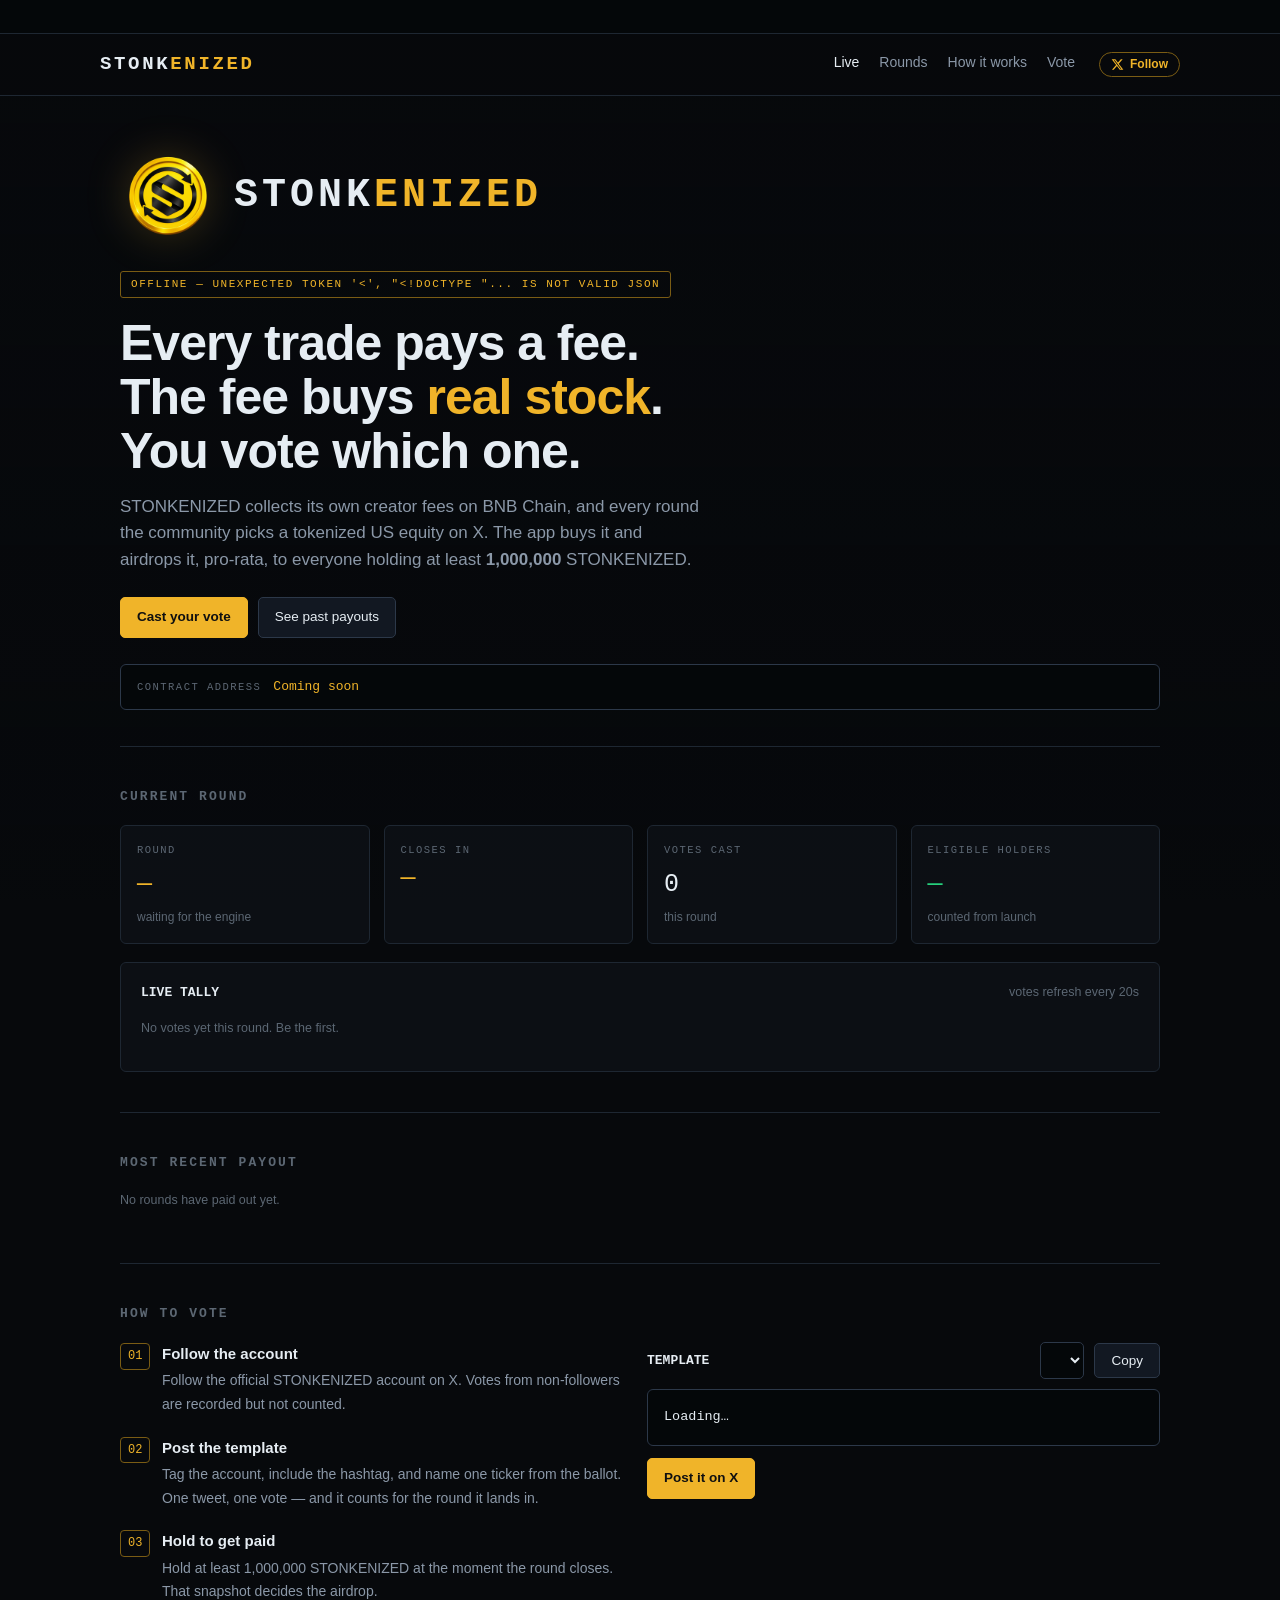
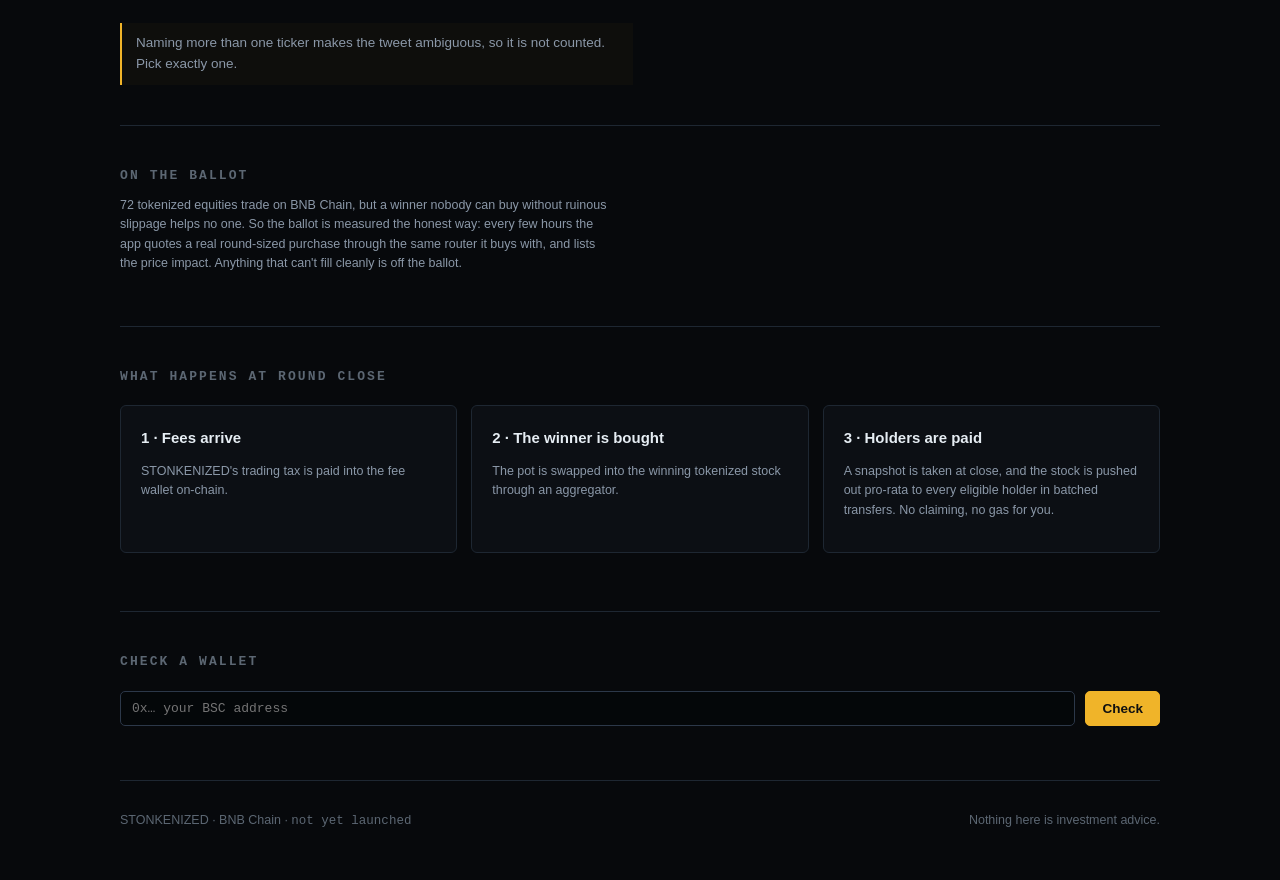
==== index.html @ 8836080b "Initial commit for Stonkenized" ====
<!doctype html>
<html lang="en">
<head>
<meta charset="utf-8">
<meta name="viewport" content="width=device-width, initial-scale=1">
<title>STONKENIZED — creator fees become stock, holders get paid</title>
<meta name="description" content="Creator fees from STONKENIZED buy a tokenized stock the community votes for on X, then it is airdropped to every holder.">
<link rel="canonical" href="https://stonkenized.live/">
<meta property="og:type" content="website">
<meta property="og:site_name" content="STONKENIZED">
<meta property="og:url" content="https://stonkenized.live/">
<meta property="og:title" content="STONKENIZED — creator fees become stock, holders get paid">
<meta property="og:description" content="Creator fees from STONKENIZED buy a tokenized stock the community votes for on X, then it is airdropped to every holder.">
<meta property="og:image" content="https://stonkenized.live/og.png">
<meta property="og:image:width" content="1200">
<meta property="og:image:height" content="630">
<meta name="twitter:card" content="summary_large_image">
<meta name="twitter:title" content="STONKENIZED — creator fees become stock, holders get paid">
<meta name="twitter:description" content="Creator fees from STONKENIZED buy a tokenized stock the community votes for on X, then it is airdropped to every holder.">
<meta name="twitter:image" content="https://stonkenized.live/og.png">
<meta name="theme-color" content="#07090c">
<link rel="icon" type="image/png" href="/favicon.png">
<link rel="stylesheet" href="/css/style.css?v=fcd6c9af25">
</head>
<body>

<div class="ticker"><div class="ticker-track" id="ticker"></div></div>

<header>
  <div class="wrap nav">
    <div class="brand">STONK<em>ENIZED</em></div>
    <nav>
      <a href="/" class="on">Live</a>
      <a href="/rounds">Rounds</a>
      <a href="#how">How it works</a>
      <a href="#vote">Vote</a>
      <a class="xbtn" href="https://x.com/stonkenized" target="_blank" rel="noopener" aria-label="Official STONKENIZED account on X"><svg viewBox="0 0 24 24" width="13" height="13" aria-hidden="true" focusable="false"><path fill="currentColor" d="M18.244 2.25h3.308l-7.227 8.26 8.502 11.24H16.17l-5.214-6.817L4.99 21.75H1.68l7.73-8.835L1.254 2.25H8.08l4.713 6.231zm-1.161 17.52h1.833L7.084 4.126H5.117z"/></svg><span>Follow</span></a>
    </nav>
  </div>
</header>

<div class="wrap">

  <div class="hero">
    <div class="hero-brand">
      <img class="hero-logo" src="/logo.png" alt="" width="96" height="96">
      <span class="hero-wordmark">STONK<em>ENIZED</em></span>
    </div>
    <div class="pill" id="statusPill">Loading…</div>
    <h1>Every trade pays a fee.<br>The fee buys <span class="hl">real stock</span>.<br>You vote which one.</h1>
    <p class="lede" id="lede">
      STONKENIZED collects its own creator fees on BNB Chain, and every round the community
      picks a tokenized US equity on X. The app buys it and airdrops it, pro-rata,
      to everyone holding at least <b id="minHoldText">1,000,000</b> STONKENIZED.
    </p>
    <div class="row">
      <a class="btn primary" href="#vote">Cast your vote</a>
      <a class="btn" href="/rounds">See past payouts</a>
    </div>

    <div class="ca" id="caWrap">
      <span class="ca-label">Contract Address</span>
      <span class="ca-value mono" id="caValue">Coming soon</span>
      <button id="caCopy" hidden>Copy</button>
      <a id="caLink" class="btn" hidden target="_blank" rel="noopener">BscScan</a>
    </div>
  </div>

  <!-- ---------------- live round ---------------- -->
  <section id="live">
    <h2>Current round</h2>
    <div class="notice" id="spendNotice" hidden style="margin-bottom:18px"></div>
    <div class="notice" id="modeNotice" hidden style="margin-bottom:18px"></div>
    <div class="grid c4" style="margin-bottom:18px">
      <div class="stat">
        <div class="k">Round</div>
        <div class="v accent" id="roundNo">—</div>
        <div class="sub" id="roundStatus">waiting for the engine</div>
      </div>
      <div class="stat">
        <div class="k">Closes in</div>
        <div class="v countdown" id="countdown" style="font-size:25px">—</div>
        <div class="sub" id="closesAt"></div>
      </div>
      <div class="stat">
        <div class="k">Votes cast</div>
        <div class="v" id="voteCount">0</div>
        <div class="sub" id="voteSub">this round</div>
      </div>
      <div class="stat">
        <div class="k">Eligible holders</div>
        <div class="v up" id="holderCount">—</div>
        <div class="sub" id="holderSub">counted from launch</div>
      </div>
    </div>

    <div class="panel">
      <div class="row" style="justify-content:space-between;margin-bottom:16px">
        <strong style="font-family:var(--mono);font-size:13px">LIVE TALLY</strong>
        <span class="dim small" id="tallyNote">votes refresh every 20s</span>
      </div>
      <div id="tally"><p class="dim small">No votes yet this round. Be the first.</p></div>
    </div>

    <div class="panel" id="feedWrap" hidden style="margin-top:14px">
      <div class="row" style="justify-content:space-between;margin-bottom:12px">
        <strong style="font-family:var(--mono);font-size:13px">RECENT VOTES</strong>
        <span class="dim small">every tweet the engine saw, counted or not</span>
      </div>
      <div class="table-scroll"><table>
        <tbody id="feed"></tbody>
      </table></div>
    </div>
  </section>

  <!-- ---------------- last payout ---------------- -->
  <section id="last">
    <h2>Most recent payout</h2>
    <div id="lastPaid"><p class="dim small">No rounds have paid out yet.</p></div>
  </section>

  <!-- ---------------- vote ---------------- -->
  <section id="vote">
    <h2>How to vote</h2>
    <div class="grid c2">
      <div>
        <ol class="steps">
          <li><b>Follow the account</b><span id="followLine">Follow the official STONKENIZED account on X. Votes from non-followers are recorded but not counted.</span></li>
          <li><b>Post the template</b><span>Tag the account, include the hashtag, and name one ticker from the ballot. One tweet, one vote — and it counts for the round it lands in.</span></li>
          <li><b>Hold to get paid</b><span>Hold at least <span id="minHoldText2">1,000,000</span> STONKENIZED at the moment the round closes. That snapshot decides the airdrop.</span></li>
        </ol>
        <div class="notice">
          Naming more than one ticker makes the tweet ambiguous, so it is not counted.
          Pick exactly one.
        </div>
      </div>
      <div>
        <div class="row" style="justify-content:space-between;margin-bottom:10px">
          <strong style="font-family:var(--mono);font-size:13px">TEMPLATE</strong>
          <div class="row">
            <select id="tickerPick" aria-label="Pick a ticker"></select>
            <button id="copyBtn">Copy</button>
          </div>
        </div>
        <div class="template" id="template">Loading…</div>
        <div class="row" style="margin-top:12px">
          <a class="btn primary" id="tweetBtn" href="#" target="_blank" rel="noopener">Post it on X</a>
        </div>
      </div>
    </div>
  </section>

  <!-- ---------------- ballot ---------------- -->
  <section id="ballot-sec">
    <h2>On the ballot</h2>
    <p class="muted small" style="margin-top:-8px;max-width:70ch">
      72 tokenized equities trade on BNB Chain, but a winner nobody can buy without ruinous slippage
      helps no one. So the ballot is measured the honest way: every few hours the app quotes a
      real round-sized purchase through the same router it buys with, and lists the price impact.
      Anything that can't fill cleanly is off the ballot.
    </p>
    <div class="ballot" id="ballot"></div>
  </section>

  <!-- ---------------- how ---------------- -->
  <section id="how">
    <h2>What happens at round close</h2>
    <div class="notice" id="closeNotice" hidden style="margin-bottom:18px"></div>
    <div class="grid c3">
      <div class="panel">
        <strong id="step1Head">1 · Fees arrive</strong>
        <p class="muted small" id="step1Body">
          STONKENIZED's trading tax is paid into the fee wallet on-chain.
        </p>
      </div>
      <div class="panel">
        <strong>2 · The winner is bought</strong>
        <p class="muted small" id="step2Body">
          The pot is swapped into the winning tokenized stock through an aggregator.
        </p>
      </div>
      <div class="panel">
        <strong>3 · Holders are paid</strong>
        <p class="muted small">
          A snapshot is taken at close, and the stock is pushed out pro-rata to every eligible
          holder in batched transfers. No claiming, no gas for you.
        </p>
      </div>
    </div>
    <p class="muted small" style="margin-top:18px" id="roundEconomics"></p>
  </section>

  <!-- ---------------- eligibility ---------------- -->
  <section id="check">
    <h2>Check a wallet</h2>
    <div class="row" style="margin-bottom:14px">
      <input type="text" id="addr" placeholder="0x… your BSC address" style="flex:1;min-width:280px">
      <button class="primary" id="checkBtn">Check</button>
    </div>
    <div id="checkOut"></div>
  </section>

  <footer>
    <div class="row" style="justify-content:space-between">
      <span>STONKENIZED · BNB Chain · <span class="mono" id="tokenAddr">not yet launched</span></span>
      <span class="dim">Nothing here is investment advice.</span>
    </div>
  </footer>
</div>

<script src="/js/app.js?v=64ae40cf1a"></script>
</body>
</html>
---- css/style.css ----
/* STONKENIZED - trading-terminal aesthetic: dark ground, tabular numerals,
   ticker green/red, one amber accent for the thing that matters right now. */

:root {
  --bg: #07090c;
  --panel: #0d1117;
  --panel-2: #121822;
  --line: #1e2732;
  --line-bright: #2c3849;
  --text: #e6edf3;
  --muted: #8b98a8;
  --dim: #5c6773;
  --up: #26d07c;
  --down: #f6465d;
  --accent: #f0b429;
  --accent-dim: #7a5c14;
  --mono: ui-monospace, SFMono-Regular, "SF Mono", Menlo, Consolas, monospace;
  --sans: -apple-system, BlinkMacSystemFont, "Segoe UI", Inter, Roboto, sans-serif;
}

* { box-sizing: border-box; }

body {
  margin: 0;
  background: var(--bg);
  color: var(--text);
  font-family: var(--sans);
  font-size: 15px;
  line-height: 1.55;
  -webkit-font-smoothing: antialiased;
}

a { color: var(--accent); text-decoration: none; }
a:hover { text-decoration: underline; }

.wrap { max-width: 1080px; margin: 0 auto; padding: 0 20px; }

/* ---------- ticker bar ---------- */
.ticker {
  border-bottom: 1px solid var(--line);
  background: #05070a;
  overflow: hidden;
  white-space: nowrap;
  font-family: var(--mono);
  font-size: 12px;
  padding: 7px 0;
  color: var(--muted);
}
.ticker-track { display: inline-block; animation: slide 60s linear infinite; }
.ticker-track span { margin-right: 28px; }
.ticker .sym { color: var(--text); }
.ticker .up { color: var(--up); }
@keyframes slide { from { transform: translateX(0); } to { transform: translateX(-50%); } }

/* ---------- header ---------- */
header { border-bottom: 1px solid var(--line); }
.nav {
  display: flex; align-items: center; justify-content: space-between;
  padding: 16px 0; gap: 16px; flex-wrap: wrap;
}
.brand {
  font-family: var(--mono); font-weight: 700; font-size: 19px;
  letter-spacing: 0.14em; color: var(--text);
}
.brand em { color: var(--accent); font-style: normal; }
.nav nav { display: flex; gap: 20px; font-size: 14px; }
.nav nav a { color: var(--muted); }
.nav nav a:hover, .nav nav a.on { color: var(--text); text-decoration: none; }

/* ---------- hero ---------- */
.hero { padding: 52px 0 36px; border-bottom: 1px solid var(--line); }
.hero h1 {
  font-size: clamp(30px, 5.2vw, 50px); line-height: 1.08; margin: 0 0 16px;
  letter-spacing: -0.02em;
}
.hero h1 .hl { color: var(--accent); }
.hero p.lede { font-size: 17px; color: var(--muted); max-width: 62ch; margin: 0 0 24px; }
.pill {
  display: inline-block; font-family: var(--mono); font-size: 11px;
  letter-spacing: 0.14em; text-transform: uppercase;
  border: 1px solid var(--accent-dim); color: var(--accent);
  padding: 4px 10px; border-radius: 3px; margin-bottom: 18px;
}

/* ---------- panels & grid ---------- */
section { padding: 40px 0; border-bottom: 1px solid var(--line); }
h2 {
  font-size: 13px; font-family: var(--mono); letter-spacing: 0.16em;
  text-transform: uppercase; color: var(--dim); margin: 0 0 18px; font-weight: 600;
}
.panel {
  background: var(--panel); border: 1px solid var(--line);
  border-radius: 6px; padding: 20px;
}
.grid { display: grid; gap: 14px; }
.grid.c2 { grid-template-columns: repeat(2, 1fr); }
.grid.c3 { grid-template-columns: repeat(3, 1fr); }
.grid.c4 { grid-template-columns: repeat(4, 1fr); }
@media (max-width: 820px) {
  .grid.c3, .grid.c4 { grid-template-columns: repeat(2, 1fr); }
}
@media (max-width: 520px) {
  .grid.c2, .grid.c3, .grid.c4 { grid-template-columns: 1fr; }
}

/* ---------- stat tiles ---------- */
.stat { background: var(--panel); border: 1px solid var(--line); border-radius: 6px; padding: 16px; }
.stat .k {
  font-family: var(--mono); font-size: 10.5px; letter-spacing: 0.14em;
  text-transform: uppercase; color: var(--dim); margin-bottom: 7px;
}
.stat .v { font-family: var(--mono); font-size: 25px; font-variant-numeric: tabular-nums; }
.stat .v.accent { color: var(--accent); }
.stat .v.up { color: var(--up); }
.stat .sub { font-size: 12px; color: var(--dim); margin-top: 4px; }

/* ---------- countdown ---------- */
.countdown {
  font-family: var(--mono); font-size: 44px; font-variant-numeric: tabular-nums;
  letter-spacing: 0.02em; color: var(--accent); line-height: 1;
}
.countdown.closing { color: var(--down); }

/* ---------- tally ---------- */
.tally-row { margin-bottom: 12px; }
.tally-head {
  display: flex; justify-content: space-between; align-items: baseline;
  font-family: var(--mono); font-size: 13px; margin-bottom: 5px;
}
.tally-head .sym { color: var(--text); font-weight: 600; }
.tally-head .co { color: var(--dim); font-size: 11.5px; margin-left: 8px; }
.tally-head .n { color: var(--muted); font-variant-numeric: tabular-nums; }
.bar { height: 7px; background: var(--panel-2); border-radius: 4px; overflow: hidden; }
.bar > i {
  display: block; height: 100%; background: var(--up); border-radius: 4px;
  transition: width 0.5s ease;
}
.tally-row:first-child .bar > i { background: var(--accent); }

/* ---------- ballot ---------- */
.ballot { display: flex; flex-wrap: wrap; gap: 7px; }
.chip {
  font-family: var(--mono); font-size: 12px;
  border: 1px solid var(--line-bright); background: var(--panel);
  border-radius: 4px; padding: 6px 10px; color: var(--muted);
  display: inline-flex; align-items: baseline; gap: 7px;
}
.chip b { color: var(--text); font-weight: 600; }
.chip .liq { color: var(--dim); font-size: 10.5px; }

/* ---------- tables ---------- */
table { width: 100%; border-collapse: collapse; font-size: 13.5px; }
th, td {
  text-align: left; padding: 10px 12px; border-bottom: 1px solid var(--line);
}
th {
  font-family: var(--mono); font-size: 10.5px; letter-spacing: 0.12em;
  text-transform: uppercase; color: var(--dim); font-weight: 600;
}
td.num, th.num { text-align: right; font-family: var(--mono); font-variant-numeric: tabular-nums; }
tbody tr:hover { background: var(--panel); }
.table-scroll { overflow-x: auto; }

/* ---------- badges ---------- */
.badge {
  font-family: var(--mono); font-size: 10px; letter-spacing: 0.1em;
  text-transform: uppercase; padding: 3px 7px; border-radius: 3px;
  border: 1px solid var(--line-bright); color: var(--muted);
}
.badge.paid { color: var(--up); border-color: #16603c; }
.badge.rolled { color: var(--dim); }
.badge.live { color: var(--accent); border-color: var(--accent-dim); }
.badge.failed { color: var(--down); border-color: #6b1f2b; }

/* ---------- tweet template ---------- */
.template {
  font-family: var(--mono); font-size: 13.5px; white-space: pre-wrap;
  background: #05070a; border: 1px solid var(--line-bright); border-radius: 6px;
  padding: 16px; color: var(--text); line-height: 1.7;
}
.template .tok { color: var(--accent); }
.template .tag { color: var(--up); }

button, .btn {
  font-family: var(--sans); font-size: 13.5px; font-weight: 500;
  background: var(--panel-2); color: var(--text);
  border: 1px solid var(--line-bright); border-radius: 5px;
  padding: 9px 16px; cursor: pointer;
}
button:hover, .btn:hover { border-color: var(--muted); text-decoration: none; }
button.primary, .btn.primary {
  background: var(--accent); color: #101010; border-color: var(--accent); font-weight: 600;
}
button.primary:hover, .btn.primary:hover { background: #ffc63d; }
.row { display: flex; gap: 10px; flex-wrap: wrap; align-items: center; }

input[type=text], input[type=password], select {
  font-family: var(--mono); font-size: 13px;
  background: #05070a; color: var(--text);
  border: 1px solid var(--line-bright); border-radius: 5px; padding: 9px 11px;
}
input[type=text]:focus, input[type=password]:focus { outline: 1px solid var(--accent); }

/* ---------- steps ---------- */
ol.steps { counter-reset: s; list-style: none; padding: 0; margin: 0; }
ol.steps li {
  counter-increment: s; position: relative; padding-left: 42px; margin-bottom: 20px;
}
ol.steps li::before {
  content: counter(s, decimal-leading-zero);
  position: absolute; left: 0; top: 1px;
  font-family: var(--mono); font-size: 12px; color: var(--accent);
  border: 1px solid var(--accent-dim); border-radius: 4px; padding: 3px 7px;
}
ol.steps li b { display: block; margin-bottom: 3px; }
ol.steps li span { color: var(--muted); font-size: 14px; }

.muted { color: var(--muted); }
.dim { color: var(--dim); }
.mono { font-family: var(--mono); }
.small { font-size: 12.5px; }
.right { text-align: right; }

footer {
  padding: 30px 0 50px; color: var(--dim); font-size: 12.5px;
}
.notice {
  border-left: 2px solid var(--accent); padding: 10px 0 10px 14px;
  color: var(--muted); font-size: 13.5px; background: rgba(240,180,41,0.03);
}

/* ---------- contract address ---------- */
.ca {
  display: flex; align-items: center; gap: 12px; flex-wrap: wrap;
  margin-top: 26px; padding: 12px 16px;
  border: 1px solid var(--line-bright); border-radius: 6px;
  background: #05070a;
}
.ca-label {
  font-family: var(--mono); font-size: 10.5px; letter-spacing: 0.14em;
  text-transform: uppercase; color: var(--dim);
}
.ca-value {
  font-size: 13px; color: var(--accent);
  overflow-wrap: anywhere; flex: 1; min-width: 180px;
}
.ca button, .ca .btn { padding: 6px 12px; font-size: 12.5px; }

/* ---------- quote board ---------- */
.ticker .px { color: var(--up); }
.ticker .down { color: var(--down); }
.chip .px { color: var(--up); font-size: 11.5px; }
.chip .down { color: var(--down); }
.chip .up { color: var(--up); }

/* ---------- hero brand lockup ---------- */
.hero-brand {
  display: flex; align-items: center; gap: 18px;
  margin-bottom: 26px;
}
.hero-logo {
  width: 96px; height: 96px; flex-shrink: 0;
  /* the mark is a gold coin on transparency; a soft glow seats it on the dark ground */
  filter: drop-shadow(0 0 22px rgba(240, 180, 41, 0.22));
}
.hero-wordmark {
  font-family: var(--mono); font-weight: 700;
  font-size: clamp(26px, 5vw, 40px); letter-spacing: 0.1em;
  color: var(--text); line-height: 1;
}
.hero-wordmark em { color: var(--accent); font-style: normal; }

@media (max-width: 520px) {
  .hero-brand { gap: 13px; margin-bottom: 20px; }
  .hero-logo { width: 64px; height: 64px; }
  .hero-wordmark { letter-spacing: 0.06em; }
}
.badge.vote_only { color: var(--accent); border-color: var(--accent-dim); }

/* ---------- page background ---------- */
/* The artwork is busy and the site is text-dense (tables, small mono numbers),
   so it sits behind a fixed scrim rather than directly under the content. The
   image is attached to a pseudo-element instead of `background-attachment:
   fixed`, which janks badly on mobile Safari. */
html { background: var(--bg); }
body::before {
  content: '';
  position: fixed;
  inset: 0;
  z-index: -2;
  background: url('/bg.webp') center top / cover no-repeat;
  /* 50% - the solid --bg on <html> sits behind it, so this halves the artwork
     against the dark ground rather than washing it out to grey. */
  opacity: 0.5;
}
body::after {
  content: '';
  position: fixed;
  inset: 0;
  z-index: -1;
  /* darker toward the bottom, where the dense tables live */
  /* Much lighter now that the artwork itself is at 50%. Still ramps up toward
     the bottom, where the dense tables and small mono numbers live. */
  background:
    linear-gradient(180deg, rgba(7, 9, 12, 0.05) 0%, rgba(7, 9, 12, 0.25) 45%, rgba(7, 9, 12, 0.55) 100%);
}
body { background: transparent; }

/* Let the artwork show faintly through panels without hurting contrast. */
/* No backdrop-filter: it adds nothing over the scrim, is patchy on mobile GPUs,
   and made these tiles composite as empty boxes in capture. */
.panel, .stat { background: rgba(13, 17, 23, 0.86); }
.ticker { background: rgba(5, 7, 10, 0.88); }
header { background: rgba(7, 9, 12, 0.86); }
.template, .ca, input[type=text], input[type=password], select {
  background: rgba(5, 7, 10, 0.88);
}
tbody tr:hover { background: rgba(13, 17, 23, 0.9); }


/* Official X account. Styled as a button rather than another nav link so the
   one outbound action on the page is visually distinct from internal routes. */
.xbtn {
  display: inline-flex; align-items: center; gap: 6px;
  padding: 5px 11px; margin-left: 4px;
  border: 1px solid var(--accent-dim); border-radius: 999px;
  color: var(--accent) !important; font-size: 12px; font-weight: 600;
  line-height: 1; white-space: nowrap;
  transition: background .15s ease, border-color .15s ease;
}
.xbtn:hover { background: rgba(240, 180, 41, 0.12); border-color: var(--accent); }
.xbtn svg { display: block; }
@media (max-width: 560px) { .xbtn span { display: none; } .xbtn { padding: 6px 9px; } }
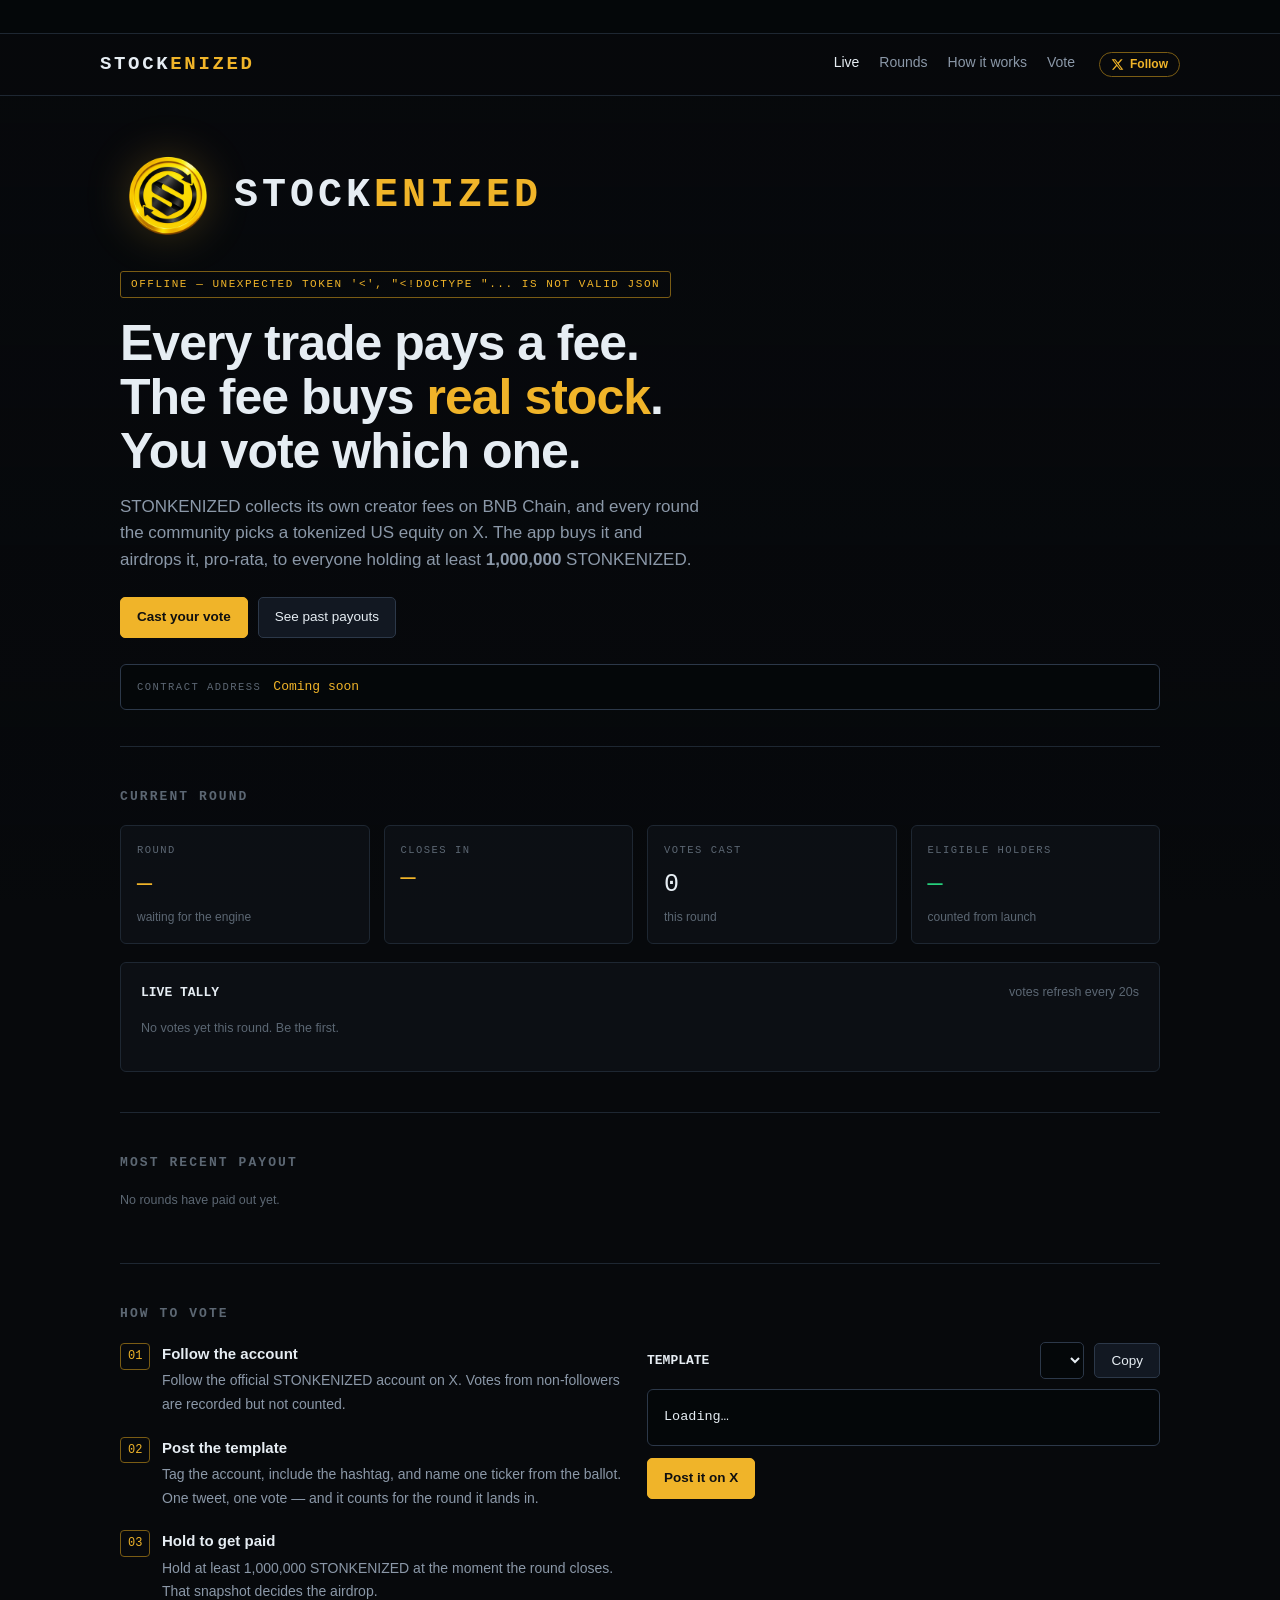
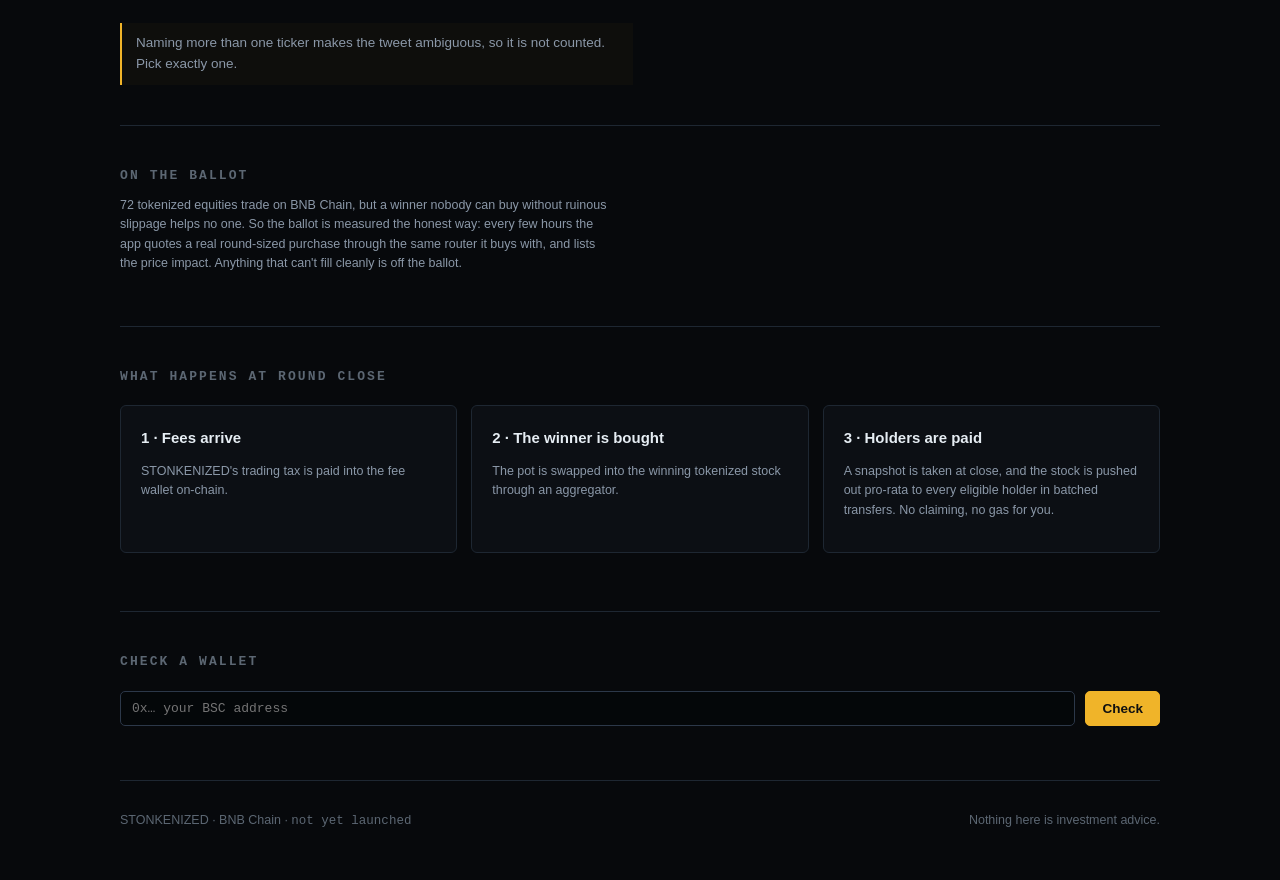
==== commit 5fa82900: "Fix: download CSS/JS properly, rebrand STOCKENIZED->STONKENIZED complete" ====
--- a/index.html
+++ b/index.html
@@ -1,213 +1,426 @@
 <!doctype html>
+
 <html lang="en">
+
 <head>
+
 <meta charset="utf-8">
+
 <meta name="viewport" content="width=device-width, initial-scale=1">
+
 <title>STONKENIZED — creator fees become stock, holders get paid</title>
+
 <meta name="description" content="Creator fees from STONKENIZED buy a tokenized stock the community votes for on X, then it is airdropped to every holder.">
-<link rel="canonical" href="https://stonkenized.live/">
+
+<link rel="canonical" href="https://stonkenized.vercel.app/">
+
 <meta property="og:type" content="website">
+
 <meta property="og:site_name" content="STONKENIZED">
-<meta property="og:url" content="https://stonkenized.live/">
+
+<meta property="og:url" content="https://stonkenized.vercel.app/">
+
 <meta property="og:title" content="STONKENIZED — creator fees become stock, holders get paid">
+
 <meta property="og:description" content="Creator fees from STONKENIZED buy a tokenized stock the community votes for on X, then it is airdropped to every holder.">
-<meta property="og:image" content="https://stonkenized.live/og.png">
+
+<meta property="og:image" content="/og.png">
+
 <meta property="og:image:width" content="1200">
+
 <meta property="og:image:height" content="630">
+
 <meta name="twitter:card" content="summary_large_image">
+
 <meta name="twitter:title" content="STONKENIZED — creator fees become stock, holders get paid">
+
 <meta name="twitter:description" content="Creator fees from STONKENIZED buy a tokenized stock the community votes for on X, then it is airdropped to every holder.">
-<meta name="twitter:image" content="https://stonkenized.live/og.png">
+
+<meta name="twitter:image" content="/og.png">
+
 <meta name="theme-color" content="#07090c">
+
 <link rel="icon" type="image/png" href="/favicon.png">
-<link rel="stylesheet" href="/css/style.css?v=fcd6c9af25">
+
+<link rel="stylesheet" href="/css/style.css">
+
 </head>
+
 <body>
 
+
+
 <div class="ticker"><div class="ticker-track" id="ticker"></div></div>
 
+
+
 <header>
+
   <div class="wrap nav">
-    <div class="brand">STONK<em>ENIZED</em></div>
+
+    <div class="brand">STOCK<em>ENIZED</em></div>
+
     <nav>
+
       <a href="/" class="on">Live</a>
+
       <a href="/rounds">Rounds</a>
+
       <a href="#how">How it works</a>
+
       <a href="#vote">Vote</a>
+
       <a class="xbtn" href="https://x.com/stonkenized" target="_blank" rel="noopener" aria-label="Official STONKENIZED account on X"><svg viewBox="0 0 24 24" width="13" height="13" aria-hidden="true" focusable="false"><path fill="currentColor" d="M18.244 2.25h3.308l-7.227 8.26 8.502 11.24H16.17l-5.214-6.817L4.99 21.75H1.68l7.73-8.835L1.254 2.25H8.08l4.713 6.231zm-1.161 17.52h1.833L7.084 4.126H5.117z"/></svg><span>Follow</span></a>
+
     </nav>
+
   </div>
+
 </header>
 
+
+
 <div class="wrap">
 
+
+
   <div class="hero">
+
     <div class="hero-brand">
+
       <img class="hero-logo" src="/logo.png" alt="" width="96" height="96">
-      <span class="hero-wordmark">STONK<em>ENIZED</em></span>
-    </div>
+
+      <span class="hero-wordmark">STOCK<em>ENIZED</em></span>
+
+    </div>
+
     <div class="pill" id="statusPill">Loading…</div>
+
     <h1>Every trade pays a fee.<br>The fee buys <span class="hl">real stock</span>.<br>You vote which one.</h1>
+
     <p class="lede" id="lede">
+
       STONKENIZED collects its own creator fees on BNB Chain, and every round the community
+
       picks a tokenized US equity on X. The app buys it and airdrops it, pro-rata,
+
       to everyone holding at least <b id="minHoldText">1,000,000</b> STONKENIZED.
+
     </p>
+
     <div class="row">
+
       <a class="btn primary" href="#vote">Cast your vote</a>
+
       <a class="btn" href="/rounds">See past payouts</a>
-    </div>
+
+    </div>
+
+
 
     <div class="ca" id="caWrap">
+
       <span class="ca-label">Contract Address</span>
+
       <span class="ca-value mono" id="caValue">Coming soon</span>
+
       <button id="caCopy" hidden>Copy</button>
+
       <a id="caLink" class="btn" hidden target="_blank" rel="noopener">BscScan</a>
-    </div>
+
+    </div>
+
   </div>
 
+
+
   <!-- ---------------- live round ---------------- -->
+
   <section id="live">
+
     <h2>Current round</h2>
+
     <div class="notice" id="spendNotice" hidden style="margin-bottom:18px"></div>
+
     <div class="notice" id="modeNotice" hidden style="margin-bottom:18px"></div>
+
     <div class="grid c4" style="margin-bottom:18px">
+
       <div class="stat">
+
         <div class="k">Round</div>
+
         <div class="v accent" id="roundNo">—</div>
+
         <div class="sub" id="roundStatus">waiting for the engine</div>
-      </div>
+
+      </div>
+
       <div class="stat">
+
         <div class="k">Closes in</div>
+
         <div class="v countdown" id="countdown" style="font-size:25px">—</div>
+
         <div class="sub" id="closesAt"></div>
-      </div>
+
+      </div>
+
       <div class="stat">
+
         <div class="k">Votes cast</div>
+
         <div class="v" id="voteCount">0</div>
+
         <div class="sub" id="voteSub">this round</div>
-      </div>
+
+      </div>
+
       <div class="stat">
+
         <div class="k">Eligible holders</div>
+
         <div class="v up" id="holderCount">—</div>
+
         <div class="sub" id="holderSub">counted from launch</div>
-      </div>
-    </div>
+
+      </div>
+
+    </div>
+
+
 
     <div class="panel">
+
       <div class="row" style="justify-content:space-between;margin-bottom:16px">
+
         <strong style="font-family:var(--mono);font-size:13px">LIVE TALLY</strong>
+
         <span class="dim small" id="tallyNote">votes refresh every 20s</span>
-      </div>
+
+      </div>
+
       <div id="tally"><p class="dim small">No votes yet this round. Be the first.</p></div>
-    </div>
+
+    </div>
+
+
 
     <div class="panel" id="feedWrap" hidden style="margin-top:14px">
+
       <div class="row" style="justify-content:space-between;margin-bottom:12px">
+
         <strong style="font-family:var(--mono);font-size:13px">RECENT VOTES</strong>
+
         <span class="dim small">every tweet the engine saw, counted or not</span>
-      </div>
+
+      </div>
+
       <div class="table-scroll"><table>
+
         <tbody id="feed"></tbody>
+
       </table></div>
-    </div>
-  </section>
+
+    </div>
+
+  </section>
+
+
 
   <!-- ---------------- last payout ---------------- -->
+
   <section id="last">
+
     <h2>Most recent payout</h2>
+
     <div id="lastPaid"><p class="dim small">No rounds have paid out yet.</p></div>
-  </section>
+
+  </section>
+
+
 
   <!-- ---------------- vote ---------------- -->
+
   <section id="vote">
+
     <h2>How to vote</h2>
+
     <div class="grid c2">
+
       <div>
+
         <ol class="steps">
+
           <li><b>Follow the account</b><span id="followLine">Follow the official STONKENIZED account on X. Votes from non-followers are recorded but not counted.</span></li>
+
           <li><b>Post the template</b><span>Tag the account, include the hashtag, and name one ticker from the ballot. One tweet, one vote — and it counts for the round it lands in.</span></li>
+
           <li><b>Hold to get paid</b><span>Hold at least <span id="minHoldText2">1,000,000</span> STONKENIZED at the moment the round closes. That snapshot decides the airdrop.</span></li>
+
         </ol>
+
         <div class="notice">
+
           Naming more than one ticker makes the tweet ambiguous, so it is not counted.
+
           Pick exactly one.
+
         </div>
-      </div>
+
+      </div>
+
       <div>
+
         <div class="row" style="justify-content:space-between;margin-bottom:10px">
+
           <strong style="font-family:var(--mono);font-size:13px">TEMPLATE</strong>
+
           <div class="row">
+
             <select id="tickerPick" aria-label="Pick a ticker"></select>
+
             <button id="copyBtn">Copy</button>
+
           </div>
+
         </div>
+
         <div class="template" id="template">Loading…</div>
+
         <div class="row" style="margin-top:12px">
+
           <a class="btn primary" id="tweetBtn" href="#" target="_blank" rel="noopener">Post it on X</a>
+
         </div>
-      </div>
-    </div>
-  </section>
+
+      </div>
+
+    </div>
+
+  </section>
+
+
 
   <!-- ---------------- ballot ---------------- -->
+
   <section id="ballot-sec">
+
     <h2>On the ballot</h2>
+
     <p class="muted small" style="margin-top:-8px;max-width:70ch">
+
       72 tokenized equities trade on BNB Chain, but a winner nobody can buy without ruinous slippage
+
       helps no one. So the ballot is measured the honest way: every few hours the app quotes a
+
       real round-sized purchase through the same router it buys with, and lists the price impact.
+
       Anything that can't fill cleanly is off the ballot.
+
     </p>
+
     <div class="ballot" id="ballot"></div>
-  </section>
+
+  </section>
+
+
 
   <!-- ---------------- how ---------------- -->
+
   <section id="how">
+
     <h2>What happens at round close</h2>
+
     <div class="notice" id="closeNotice" hidden style="margin-bottom:18px"></div>
+
     <div class="grid c3">
+
       <div class="panel">
+
         <strong id="step1Head">1 · Fees arrive</strong>
+
         <p class="muted small" id="step1Body">
+
           STONKENIZED's trading tax is paid into the fee wallet on-chain.
+
         </p>
-      </div>
+
+      </div>
+
       <div class="panel">
+
         <strong>2 · The winner is bought</strong>
+
         <p class="muted small" id="step2Body">
+
           The pot is swapped into the winning tokenized stock through an aggregator.
+
         </p>
-      </div>
+
+      </div>
+
       <div class="panel">
+
         <strong>3 · Holders are paid</strong>
+
         <p class="muted small">
+
           A snapshot is taken at close, and the stock is pushed out pro-rata to every eligible
+
           holder in batched transfers. No claiming, no gas for you.
+
         </p>
-      </div>
-    </div>
+
+      </div>
+
+    </div>
+
     <p class="muted small" style="margin-top:18px" id="roundEconomics"></p>
-  </section>
+
+  </section>
+
+
 
   <!-- ---------------- eligibility ---------------- -->
+
   <section id="check">
+
     <h2>Check a wallet</h2>
+
     <div class="row" style="margin-bottom:14px">
+
       <input type="text" id="addr" placeholder="0x… your BSC address" style="flex:1;min-width:280px">
+
       <button class="primary" id="checkBtn">Check</button>
-    </div>
+
+    </div>
+
     <div id="checkOut"></div>
-  </section>
+
+  </section>
+
+
 
   <footer>
+
     <div class="row" style="justify-content:space-between">
+
       <span>STONKENIZED · BNB Chain · <span class="mono" id="tokenAddr">not yet launched</span></span>
+
       <span class="dim">Nothing here is investment advice.</span>
-    </div>
+
+    </div>
+
   </footer>
+
 </div>
 
-<script src="/js/app.js?v=64ae40cf1a"></script>
+
+
+<script src="/js/app.js"></script>
+
 </body>
+
 </html>
+
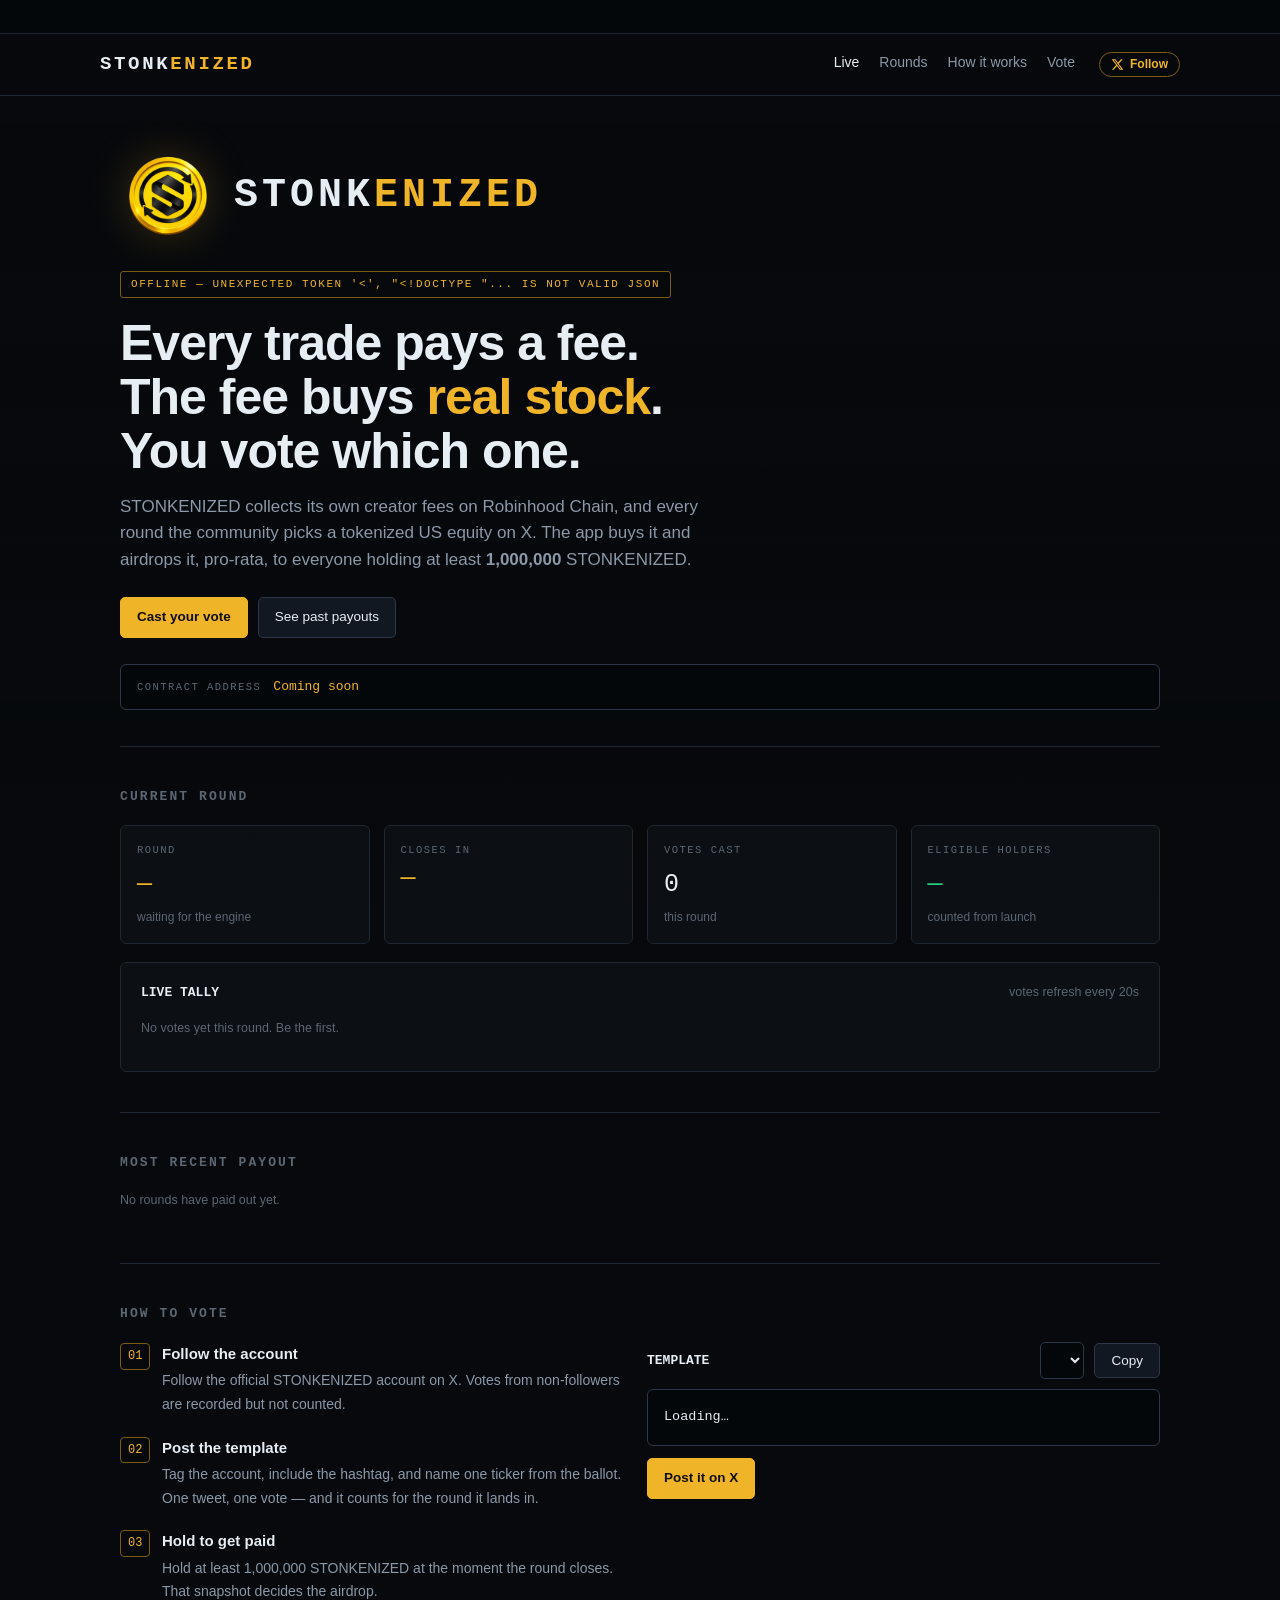
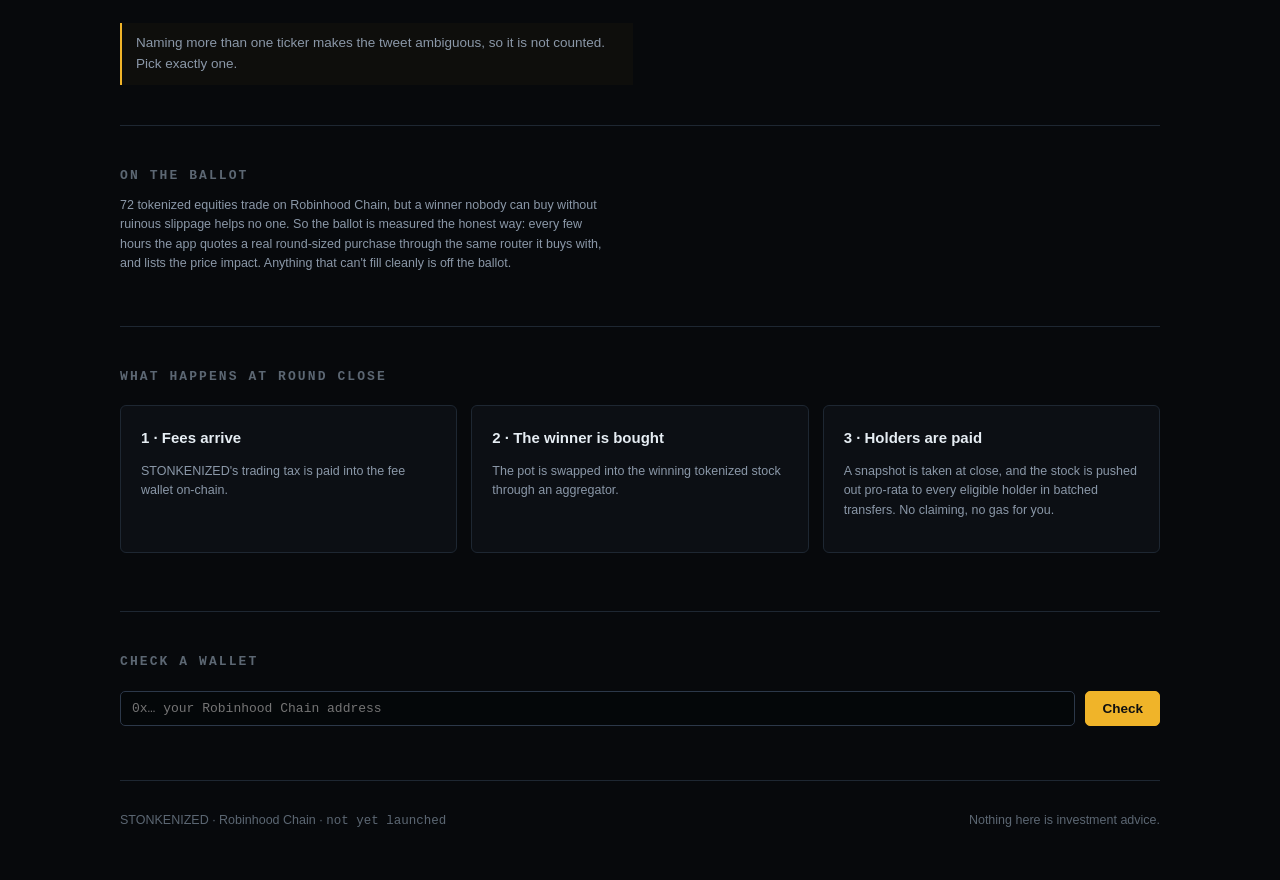
==== commit 0930b504: "Fix: STONKENIZED branding, Robinhood Chain, and API proxy" ====
--- a/index.html
+++ b/index.html
@@ -58,7 +58,7 @@
 
   <div class="wrap nav">
 
-    <div class="brand">STOCK<em>ENIZED</em></div>
+    <div class="brand">STONK<em>ENIZED</em></div>
 
     <nav>
 
@@ -90,7 +90,7 @@
 
       <img class="hero-logo" src="/logo.png" alt="" width="96" height="96">
 
-      <span class="hero-wordmark">STOCK<em>ENIZED</em></span>
+      <span class="hero-wordmark">STONK<em>ENIZED</em></span>
 
     </div>
 
@@ -100,7 +100,7 @@
 
     <p class="lede" id="lede">
 
-      STONKENIZED collects its own creator fees on BNB Chain, and every round the community
+      STONKENIZED collects its own creator fees on Robinhood Chain, and every round the community
 
       picks a tokenized US equity on X. The app buys it and airdrops it, pro-rata,
 
@@ -126,7 +126,7 @@
 
       <button id="caCopy" hidden>Copy</button>
 
-      <a id="caLink" class="btn" hidden target="_blank" rel="noopener">BscScan</a>
+      <a id="caLink" class="btn" hidden target="_blank" rel="noopener">Robinhood Explorer</a>
 
     </div>
 
@@ -310,7 +310,7 @@
 
     <p class="muted small" style="margin-top:-8px;max-width:70ch">
 
-      72 tokenized equities trade on BNB Chain, but a winner nobody can buy without ruinous slippage
+      72 tokenized equities trade on Robinhood Chain, but a winner nobody can buy without ruinous slippage
 
       helps no one. So the ballot is measured the honest way: every few hours the app quotes a
 
@@ -390,7 +390,7 @@
 
     <div class="row" style="margin-bottom:14px">
 
-      <input type="text" id="addr" placeholder="0x… your BSC address" style="flex:1;min-width:280px">
+      <input type="text" id="addr" placeholder="0x… your Robinhood Chain address" style="flex:1;min-width:280px">
 
       <button class="primary" id="checkBtn">Check</button>
 
@@ -406,7 +406,7 @@
 
     <div class="row" style="justify-content:space-between">
 
-      <span>STONKENIZED · BNB Chain · <span class="mono" id="tokenAddr">not yet launched</span></span>
+      <span>STONKENIZED · Robinhood Chain · <span class="mono" id="tokenAddr">not yet launched</span></span>
 
       <span class="dim">Nothing here is investment advice.</span>
 
